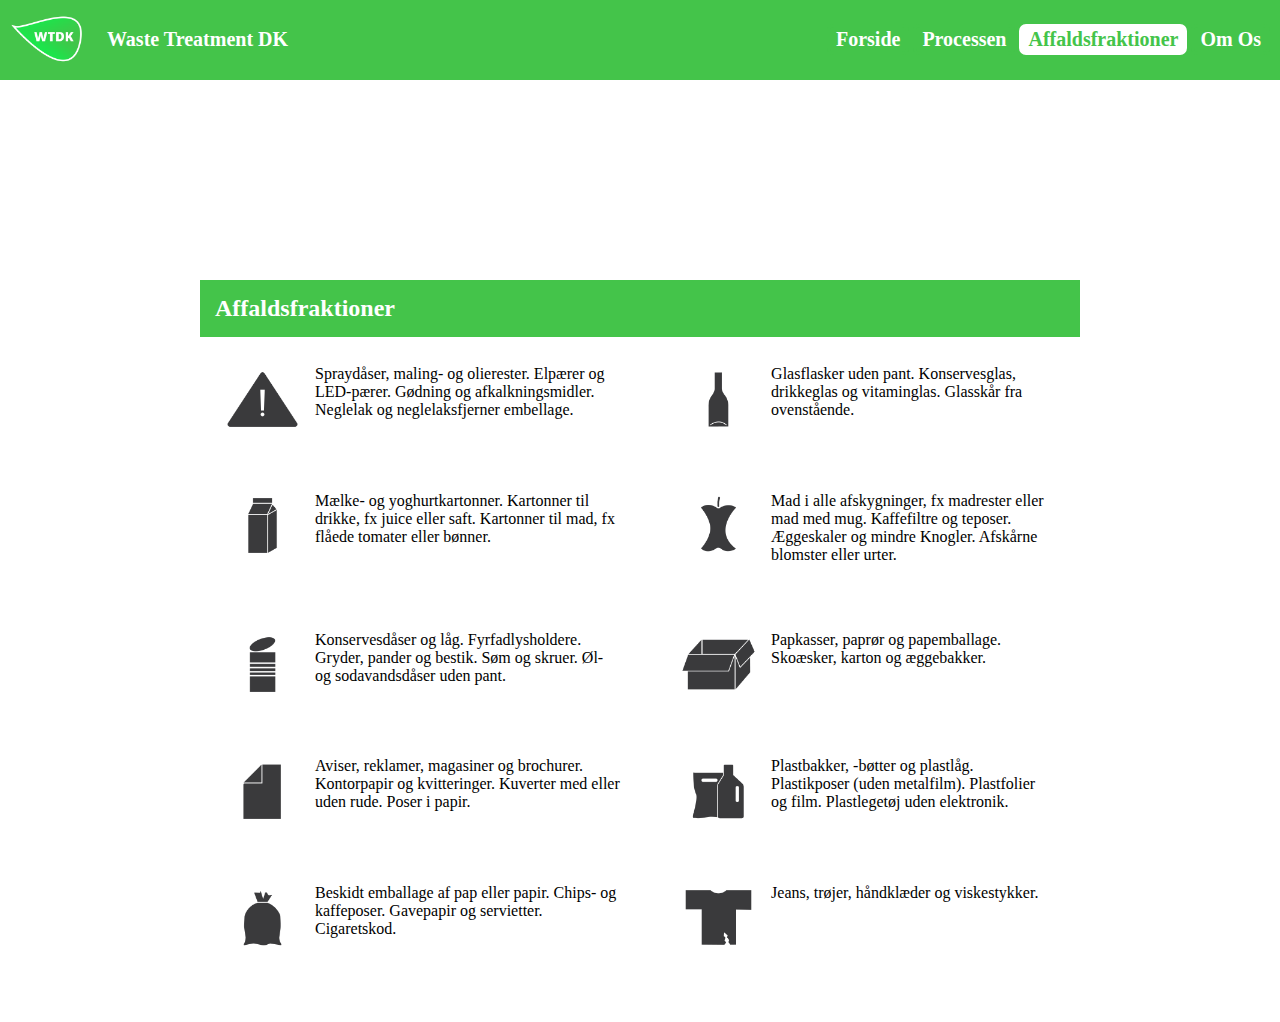
==== affaldsfraktioner.html @ 142b6d0c "Beskrivelse af de 10 fraktioner" ====
<!doctype html>
<html>
<head>
<meta charset="UTF-8">
<title>Affaldsfraktioner</title>
<link rel="stylesheet" href="stylesheet.css">
<link rel="icon" type="image/icon" href="Logo.png">
</head>
	
<body>
	<header>
		<a href="index.html">
			<img src="Logo.png" width="75" alt="logo">
			<h1>
				Waste Treatment DK
			</h1>
		</a>
		<nav>
			<a href="index.html"><button>
				Forside
			</button></a>
		  	<a href="process.html"><button>
				Processen
			</button></a>
			<button id="aktivB">
				Affaldsfraktioner
			</button>
		  	<a href="omOs.html"><button>
				Om Os
			</button></a>
		</nav>
	</header>
	<main class="affaldsfraktioner">
		<div class="affrakInfo">
			<h2>
				Affaldsfraktioner
			</h2>
			<div class="affrakInfoBox">
				<div>
					<img src="FarligtAffald.png" alt="farligtAffald">
				</div>
				<div>
					<p>Spraydåser, maling- og olierester. Elpærer og LED-pærer. Gødning og afkalkningsmidler. Neglelak og neglelaksfjerner embellage. </p>
				</div>
				<div>
					<img src="Glas.png" alt="glas">
				</div>
				<div>
					<p>Glasflasker uden pant. Konservesglas, drikkeglas og vitaminglas. Glasskår fra ovenstående.</p>
				</div>
				<div>
					<img src="Kartonner.png" alt="kartonner">
				</div>
				<div>
					<p>Mælke- og yoghurtkartonner. Kartonner til drikke, fx juice eller saft. Kartonner til mad, fx flåede tomater eller bønner.</p>
				</div>
				<div>
					<img src="Madaffald.png" alt="madAffald">
				</div>
				<div>
					<p>Mad i alle afskygninger, fx madrester eller mad med mug. Kaffefiltre og teposer. Æggeskaler og mindre Knogler. Afskårne blomster eller urter.</p>
				</div>
				<div>
					<img src="Metal.png" alt="metal">
				</div>
				<div>
					<p>Konservesdåser og låg. Fyrfadlysholdere. Gryder, pander og bestik. Søm og skruer. Øl- og sodavandsdåser uden pant.</p>
				</div>
				<div>
					<img src="Pap.png" alt="pap">
				</div>
				<div>
					<p>Papkasser, paprør og papemballage. Skoæsker, karton og æggebakker.</p>
				</div>
				<div>
					<img src="Papir.png" alt="papir">
				</div>
				<div>
					<p>Aviser, reklamer, magasiner og brochurer. Kontorpapir og kvitteringer. Kuverter med eller uden rude. Poser i papir.</p>
				</div>
				<div>
					<img src="Plast.png" alt="plast">
				</div>
				<div>
					<p>Plastbakker, -bøtter og plastlåg. Plastikposer (uden metalfilm). Plastfolier og film. Plastlegetøj uden elektronik.</p>
				</div>
				<div>
					<img src="Restaffald.png" alt="rastaffald">
				</div>
				<div>
					<p>Beskidt emballage af pap eller papir. Chips- og kaffeposer. Gavepapir og servietter. Cigaretskod.</p>
				</div>
				<div>
					<img src="Tekstiler.png" alt="tekstiler">
				</div>
				<div>
					<p>Jeans, trøjer, håndklæder og viskestykker.</p>
				</div>
			</div>
		</div>
	</main>
</body>
</html>
---- stylesheet.css ----
@charset "UTF-8";

/* CSS Document */

body{
	font-family: "Trebuchet MS", Verdana, "sans-serif";
	margin: 0px;
	background-image: url("Skrald.jpeg");
	background-size: cover;
	background-attachment: fixed;
}

header {
	display: flex;
	text-align: center;
	background: #44c44a;
	justify-content: space-between;
	align-items: center;
	padding: 0px 10px;
}

header img{
	float: left;
}

header h1{
	color: white;
	font-weight: 600;
	font-size: 20px;
	cursor: pointer;
	width: 300px;
	padding: 15px 0px;
}

header a{
	text-decoration: none;
}

nav button{
	background: #44c44a;
	color: white;
	font-size: 20px;
	border: solid 3px #44c44a;
	border-radius: 7px;
	font-family: "Open Sans";
	font-weight: 600;
}

nav button:hover{
	cursor: pointer;
	border: solid 3px white;
	
}

#aktivB{
	background: white;
	color: #44c44a;
	border: solid 3px white;
}

.forside{
	text-align: center;
}

.forside h1{
	color: white;
	margin-top: 100px;
}

.forside h2{
	color: white;
}

.forside img{
	background-color: #44c44a;
	padding: 0px 87.5px;
	margin: 0px;
}

.forside p{
	background-color: white;
	padding: 25px;
	margin: -6px 0px;
	max-height: 300px;
}

.lilleInfo{
	margin-top: 75px;
	list-style-type: none;
}

.lilleInfo li {
  	display: inline-block;
  	font-size: 18px;
 	padding: 20px;
	width: 250px;
}

.lilleInfo button{
	margin-top: 25px;
	padding: 5px;
	border: none;
	background-color: #44c44a;
	color: white;
	font-size: 15px;
	cursor: pointer;
}

.process {
	text-align: center;
	margin-top: 200px;
}

.process h2{
	background: #44c44a;
	text-align: left;
	padding: 15px 15px;
	margin: 0px 200px;
	color: white;
}

.processInfo {
	margin: 0px 200px 50px;
	background: white;
}

.processInfo img {
	width: 200px;
}

.processInfo p{
	text-align: left;
}

.processInfoBox1 {
	display: grid;
	justify-content: space-between;
	grid-template-columns: auto auto;
	gap: 10px;
}

.processInfoBox1 div{
	padding-top: 50px;
	padding-right: 50px;
}

.processInfoBox1 img{
	padding-left: 50px;
}

.processInfoBox2 {
	display: grid;
	justify-content: space-between;
	grid-template-columns: auto auto;
	gap: 10px;
}

.processInfoBox2 div{
	padding-top: 50px;
	padding-left: 50px;
}

.processInfoBox2 img{
	padding-right: 50px;
}

.processInfoBox3 {
	display: grid;
	justify-content: space-between;
	grid-template-columns: auto auto;
	gap: 10px;
}

.processInfoBox3 div{
	padding-top: 50px;
	padding-right: 50px;
	padding-bottom: 50px;
}

.processInfoBox3 img{
	padding-left: 50px;
}

.affaldsfraktioner {
	text-align: center;
	margin-top: 200px;
}

.affaldsfraktioner h2{
	background: #44c44a;
	text-align: left;
	padding: 15px 15px;
	margin: 0px;
	color: white;
}

.affrakInfo {
	margin: 0px 200px 50px;
	background: white;
}

.affrakInfo img {
	width: 75px;
	padding: 25px 0px 12.5px 25px;
}

.affrakInfo p{
	text-align: left;
	padding: 12.5px 25px 12.5px 5px;
}

.affrakInfoBox {
	display: grid;
	justify-content: space-between;
	grid-template-columns: auto auto auto auto;
	gap: 10px;
}

.omOs {
	text-align: center;
	margin-top: 200px;
}

.omOs h2{
	background: #44c44a;
	text-align: left;
	padding: 15px 15px;
	margin: 0px 200px;
	color: white;
}

.omOsInfo {
	margin: 0px 200px 50px;
	padding-bottom: 25px;
	background: white;
}

.omOsInfo p{
	text-align: left;
	padding: 12.5px 25px;
}

.omOsInfoBox1 {
	display: grid;
	justify-content: space-between;
	grid-template-columns: auto auto;
	gap: 10px;
}

.omOsInfoBox1 div{
	padding: 50px;
}
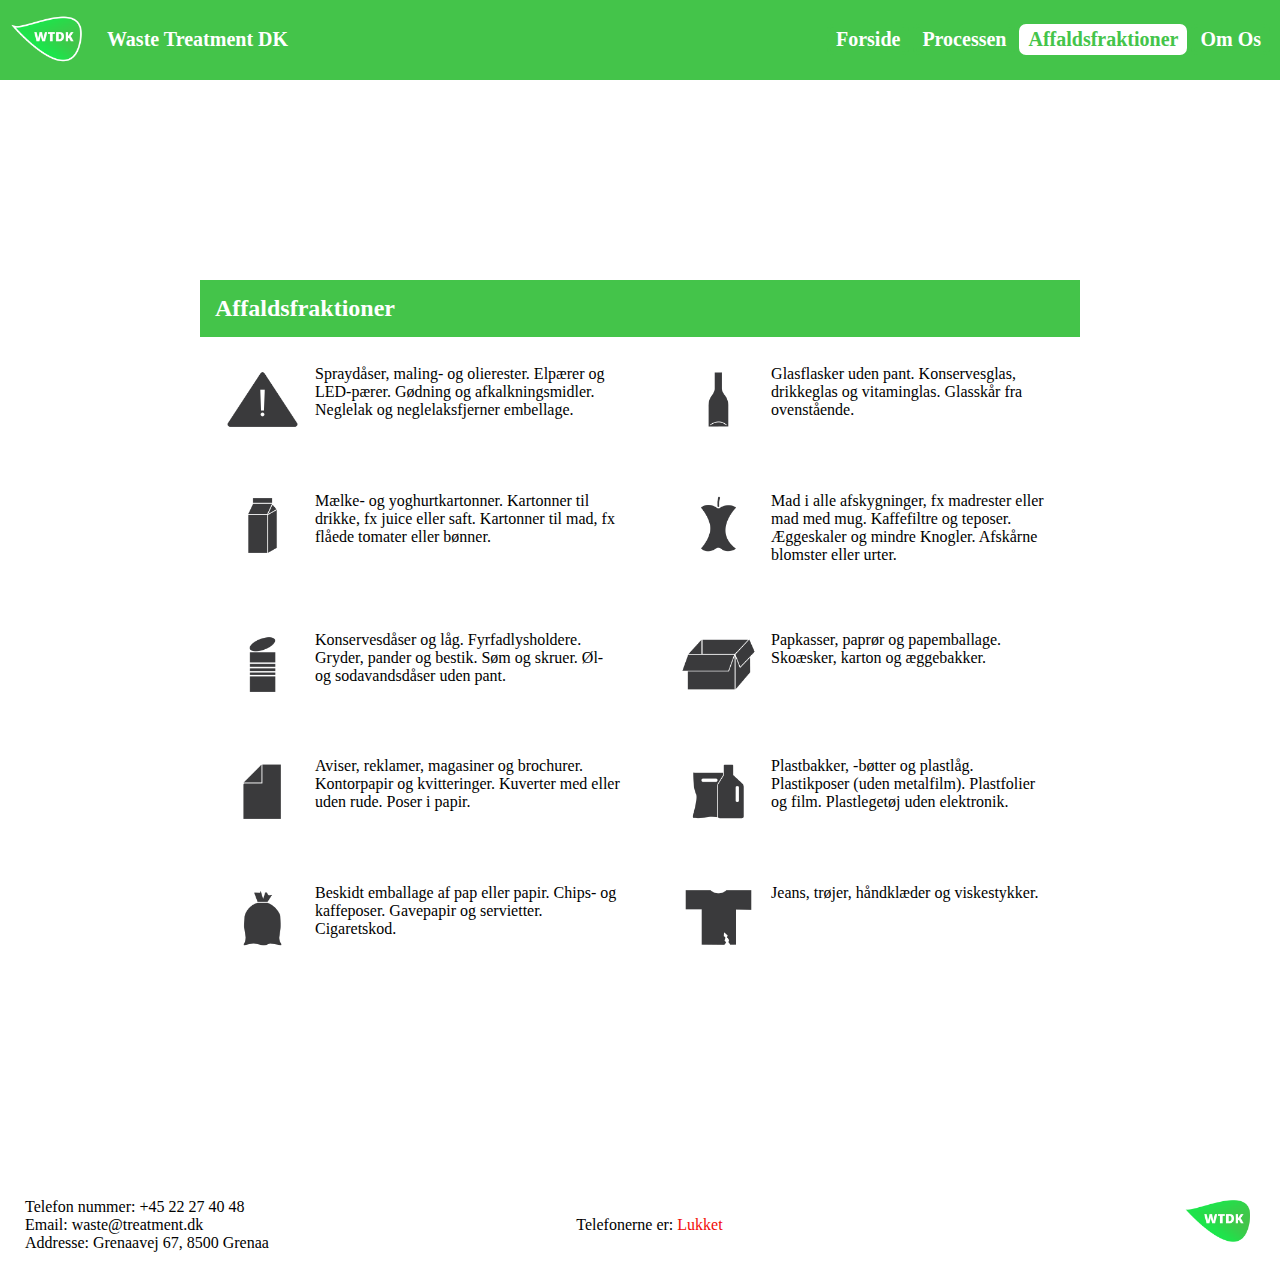
==== commit 1418fd26: "Footer" ====
--- a/affaldsfraktioner.html
+++ b/affaldsfraktioner.html
@@ -5,9 +5,10 @@
 <title>Affaldsfraktioner</title>
 <link rel="stylesheet" href="stylesheet.css">
 <link rel="icon" type="image/icon" href="Logo.png">
+<script src="script.js"></script>
 </head>
 	
-<body>
+<body onLoad="hello()">
 	<header>
 		<a href="index.html">
 			<img src="Logo.png" width="75" alt="logo">
@@ -99,5 +100,15 @@
 			</div>
 		</div>
 	</main>
+	<footer>
+		<div>
+			<p>Telefon nummer: +45 22 27 40 48 <br> Email: waste@treatment.dk <br> Addresse: Grenaavej 67, 8500 Grenaa</p>
+			<p><br>Telefonerne er:
+				<span id="tid"></span>
+			</p>
+			<img src="Logo.png" width="75" alt="logo">
+		</div>
+	</footer>
 </body>
+<script src="script.js"></script>
 </html>
--- a/stylesheet.css
+++ b/stylesheet.css
@@ -58,8 +58,31 @@
 	border: solid 3px white;
 }
 
+footer{
+	background: white;
+	margin: 0px;
+	height: 105px;
+}
+
+footer p{
+	color: black;
+}
+
+
+footer div{
+	display: grid;
+	grid-template-columns: auto auto auto;
+	justify-content: space-between;
+	padding: 10px 25px 5px;
+}
+
+footer img{
+	padding-left: 150px;
+}
+
 .forside{
 	text-align: center;
+	margin-bottom: 200px;
 }
 
 .forside h1{
@@ -109,6 +132,7 @@
 .process {
 	text-align: center;
 	margin-top: 200px;
+	margin-bottom: 200px;
 }
 
 .process h2{
@@ -184,6 +208,7 @@
 .affaldsfraktioner {
 	text-align: center;
 	margin-top: 200px;
+	margin-bottom: 200px;
 }
 
 .affaldsfraktioner h2{
@@ -219,6 +244,7 @@
 .omOs {
 	text-align: center;
 	margin-top: 200px;
+	margin-bottom: 200px;
 }
 
 .omOs h2{
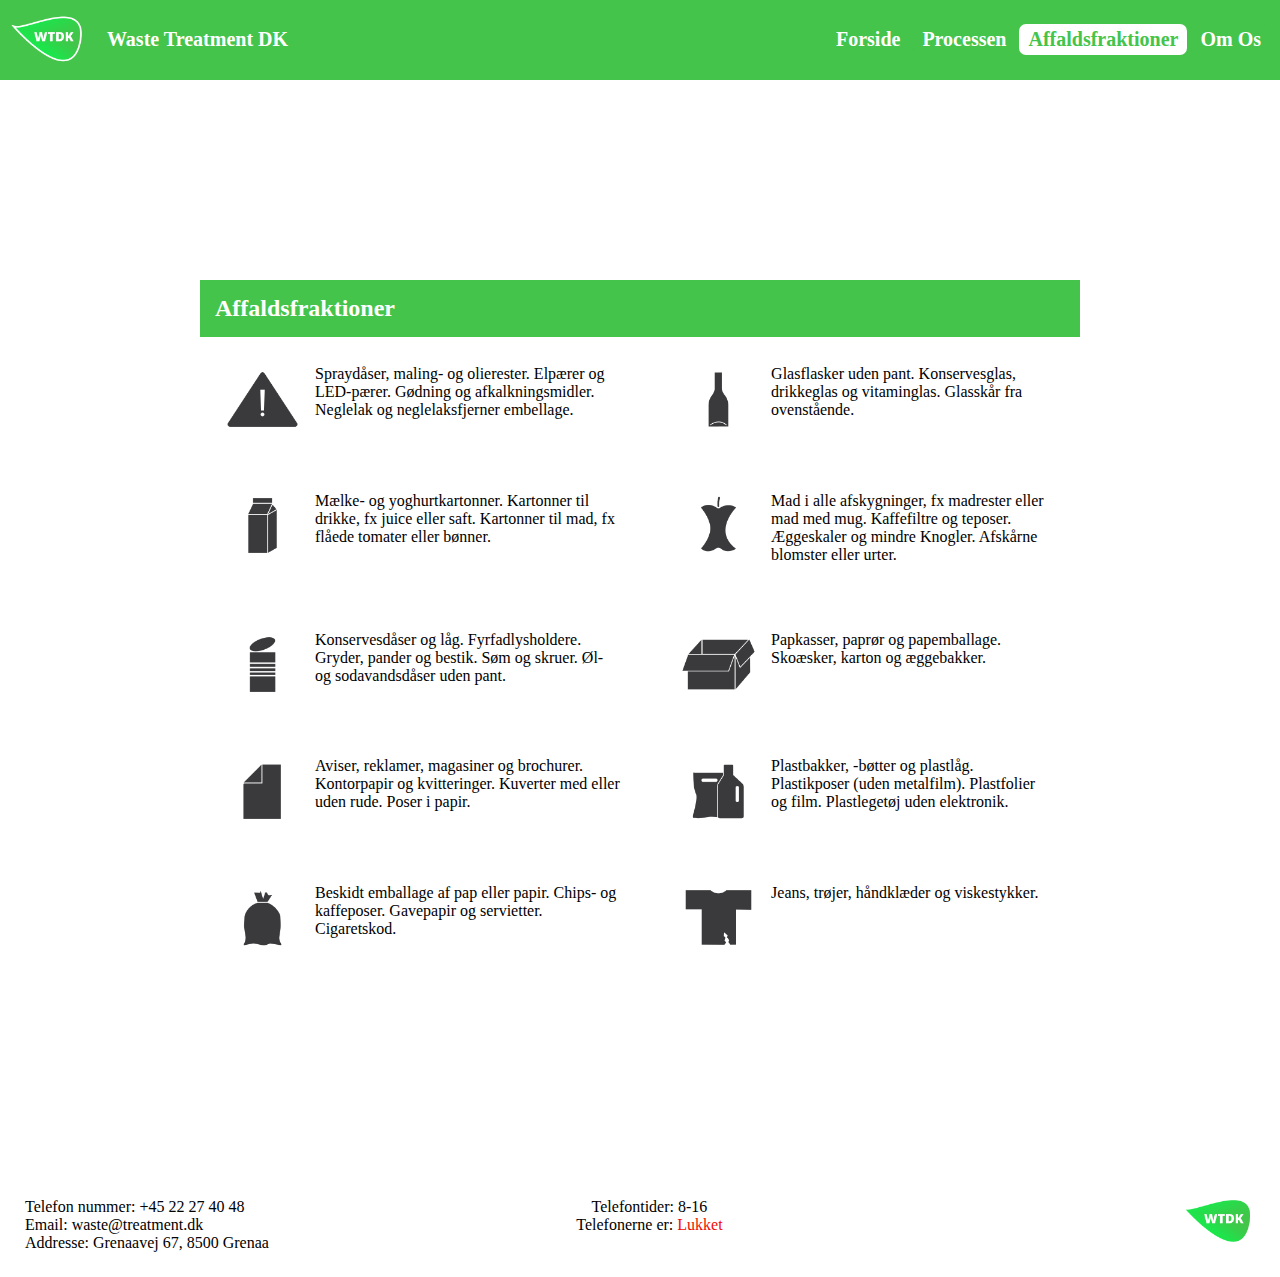
==== commit 46f208e1: "Footer og andre små ændringer" ====
--- a/affaldsfraktioner.html
+++ b/affaldsfraktioner.html
@@ -103,7 +103,7 @@
 	<footer>
 		<div>
 			<p>Telefon nummer: +45 22 27 40 48 <br> Email: waste@treatment.dk <br> Addresse: Grenaavej 67, 8500 Grenaa</p>
-			<p><br>Telefonerne er:
+			<p id="telf">Telefontider: 8-16<br>Telefonerne er:
 				<span id="tid"></span>
 			</p>
 			<img src="Logo.png" width="75" alt="logo">
--- a/stylesheet.css
+++ b/stylesheet.css
@@ -64,11 +64,6 @@
 	height: 105px;
 }
 
-footer p{
-	color: black;
-}
-
-
 footer div{
 	display: grid;
 	grid-template-columns: auto auto auto;
@@ -78,6 +73,10 @@
 
 footer img{
 	padding-left: 150px;
+}
+
+#telf{
+	text-align: center;
 }
 
 .forside{
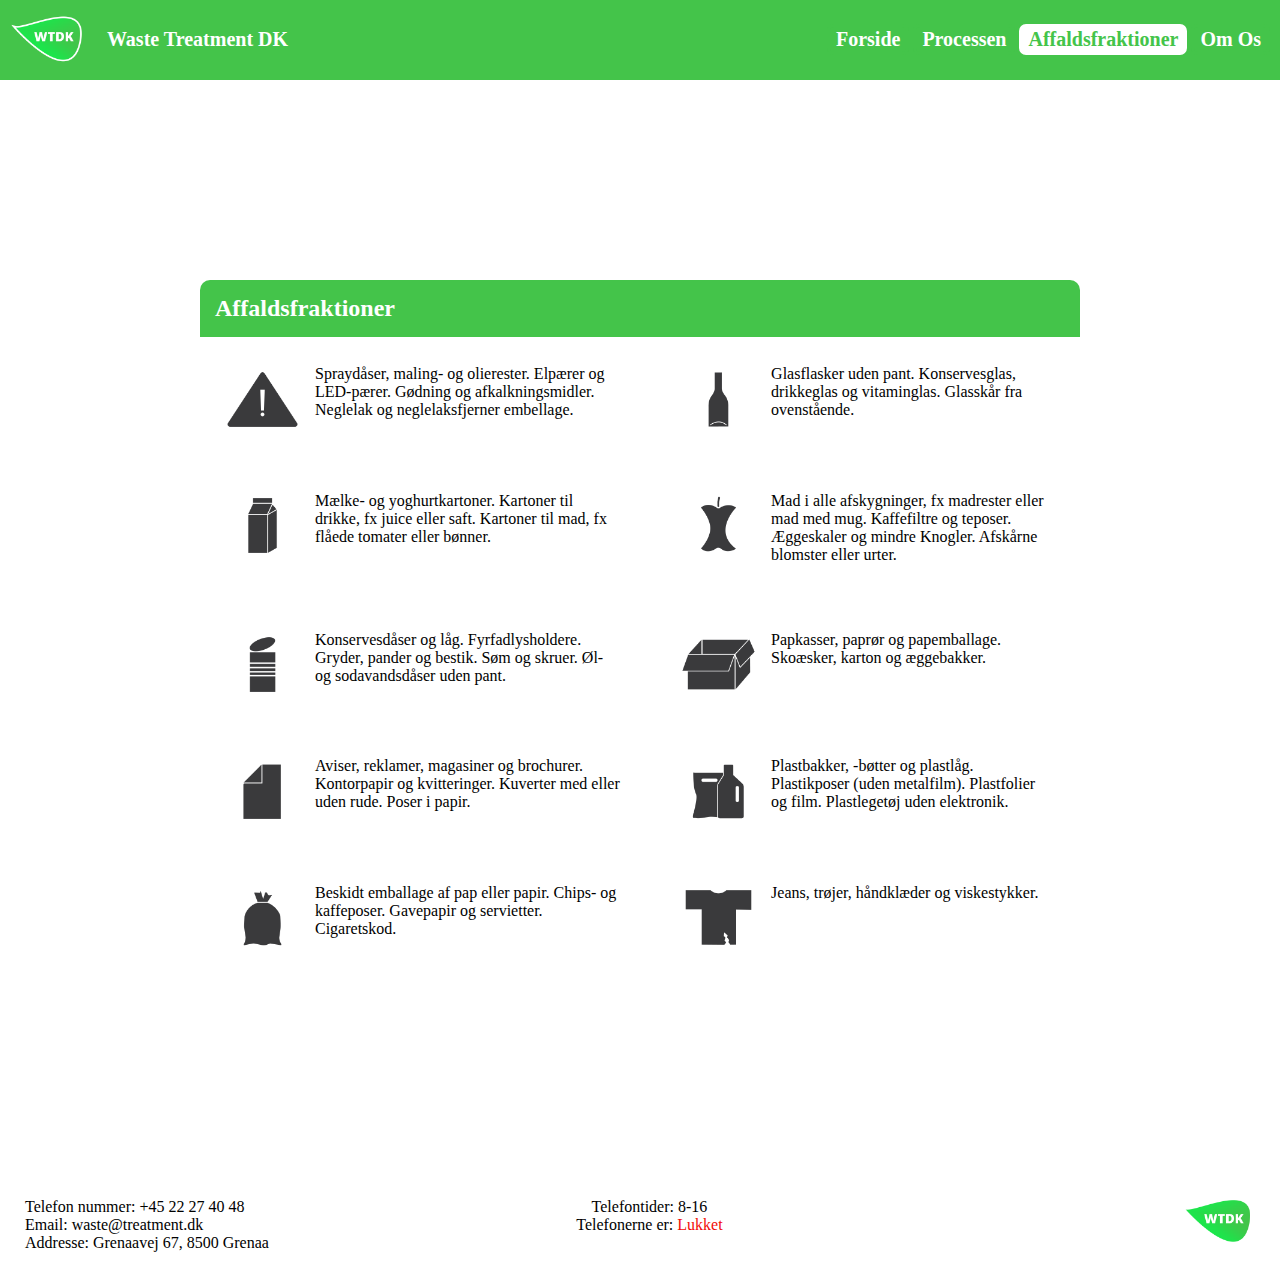
==== commit 0b5404cd: "NEJ N TOBIAS" ====
--- a/affaldsfraktioner.html
+++ b/affaldsfraktioner.html
@@ -53,7 +53,7 @@
 					<img src="Kartonner.png" alt="kartonner">
 				</div>
 				<div>
-					<p>Mælke- og yoghurtkartonner. Kartonner til drikke, fx juice eller saft. Kartonner til mad, fx flåede tomater eller bønner.</p>
+					<p>Mælke- og yoghurtkartoner. Kartoner til drikke, fx juice eller saft. Kartoner til mad, fx flåede tomater eller bønner.</p>
 				</div>
 				<div>
 					<img src="Madaffald.png" alt="madAffald">
--- a/stylesheet.css
+++ b/stylesheet.css
@@ -118,6 +118,13 @@
 	width: 250px;
 }
 
+.lilleInfo li p{
+	border-radius: 0px 0px 10px 10px;
+}
+.lilleInfo li img{
+	border-radius:10px 10px 0px 0px;
+}
+
 .lilleInfo button{
 	margin-top: 25px;
 	padding: 5px;
@@ -126,6 +133,7 @@
 	color: white;
 	font-size: 15px;
 	cursor: pointer;
+	border-radius: 5px;
 }
 
 .process {
@@ -134,17 +142,23 @@
 	margin-bottom: 200px;
 }
 
+#mobil{
+	display: none;
+}
+
 .process h2{
 	background: #44c44a;
 	text-align: left;
 	padding: 15px 15px;
 	margin: 0px 200px;
 	color: white;
+	border-radius: 10px 10px 0px 0px;
 }
 
 .processInfo {
 	margin: 0px 200px 50px;
 	background: white;
+	border-radius: 0px 0px 10px 10px;
 }
 
 .processInfo img {
@@ -216,11 +230,13 @@
 	padding: 15px 15px;
 	margin: 0px;
 	color: white;
+	border-radius: 10px 10px 0px 0px;
 }
 
 .affrakInfo {
 	margin: 0px 200px 50px;
 	background: white;
+	border-radius: 10px 10px 10px 10px;
 }
 
 .affrakInfo img {
@@ -252,12 +268,14 @@
 	padding: 15px 15px;
 	margin: 0px 200px;
 	color: white;
+	border-radius: 10px 10px 0px 0px;
 }
 
 .omOsInfo {
 	margin: 0px 200px 50px;
 	padding-bottom: 25px;
 	background: white;
+	border-radius: 0px 0px 10px 10px;
 }
 
 .omOsInfo p{
@@ -275,3 +293,178 @@
 .omOsInfoBox1 div{
 	padding: 50px;
 }
+
+
+@media screen and (max-width: 420px) {
+	header {
+		display: inline-block;
+		justify-content: none;
+	}
+	
+	header img{
+		float: none;
+	}
+
+	header h1{
+		display: none;
+	}
+	
+	nav button{
+		font-size: 16.27px;
+		margin-bottom: 10px;
+	}
+	
+	footer{
+		height: 90px;
+	}
+	
+	footer p{
+		font-size: 12.5px;
+	}
+	
+	footer img{
+		display: none;
+	}
+	
+	footer div{
+		grid-template-columns: auto auto;
+	}
+	
+	.process {
+		margin-top: 100px;
+		margin-bottom: 100px;
+	}
+	
+	#mobil{
+		display: initial;
+	}
+	
+	#pc{
+		display: none;
+	}
+
+	.process h2{
+		font-size: 20px;
+		margin: 0px 25px;
+	}
+
+	.processInfo {
+		margin: 0px 25px 50px;
+		padding-bottom: 25px;
+	}
+
+	.processInfo img {
+		width: 200px;
+	}
+
+	.processInfo p{
+		text-align: left;
+		padding: 0px 25px
+	}
+
+	.processInfoBox1 {
+		grid-template-columns: auto;
+		gap: 0px;
+	}
+
+	.processInfoBox1 div{
+		padding-top: 25px;
+		padding-right: 0px;
+	}
+
+	.processInfoBox1 img{
+		padding-left: 0px;
+	}
+
+	.processInfoBox2 {
+		grid-template-columns: auto;
+		gap: 0px;
+	}
+
+	.processInfoBox2 div{
+		padding-top: 20px;
+		padding-left: 0px;
+	}
+
+	.processInfoBox2 img{
+		padding-right: 0px;
+	}
+
+	.processInfoBox3 {
+		grid-template-columns: auto;
+		gap: 0px;
+	}
+
+	.processInfoBox3 div{
+		padding-top: 20px;
+		padding-right: 0px;
+		padding-bottom: 0px;
+	}
+
+	.processInfoBox3 img{
+		padding-left: 0px;
+	}
+	
+	.affaldsfraktioner {
+		margin-top: 100px;
+		margin-bottom: 100px;
+	}
+
+	.affaldsfraktioner h2{
+		background: #44c44a;
+		text-align: left;
+		padding: 15px 15px;
+		margin: 0px;
+		color: white;
+	}
+
+	.affrakInfo {
+		margin: 0px 25px 50px;
+	}
+
+
+	.affrakInfo p{
+		text-align: left;
+		padding: 12.5px 25px 12.5px 5px;
+	}
+
+	.affrakInfoBox {
+		grid-template-columns: auto auto;
+	}
+	
+	.omOs {
+		text-align: center;
+		margin-top: 100px;
+		margin-bottom: 100px;
+	}
+
+	.omOs h2{
+		background: #44c44a;
+		text-align: left;
+		padding: 15px 15px;
+		margin: 0px 25px;
+		color: white;
+	}
+
+	.omOsInfo {
+		margin: 0px 25px 50px;
+		padding-bottom: 25px;
+		background: white;
+	}
+
+	.omOsInfo p{
+		text-align: left;
+		padding: 12.5px 25px;
+	}
+
+	.omOsInfoBox1 {
+		display: grid;
+		justify-content: space-between;
+		grid-template-columns: auto;
+		gap: 10px;
+	}
+
+	.omOsInfoBox1 div{
+		padding: 50px;
+	}
+}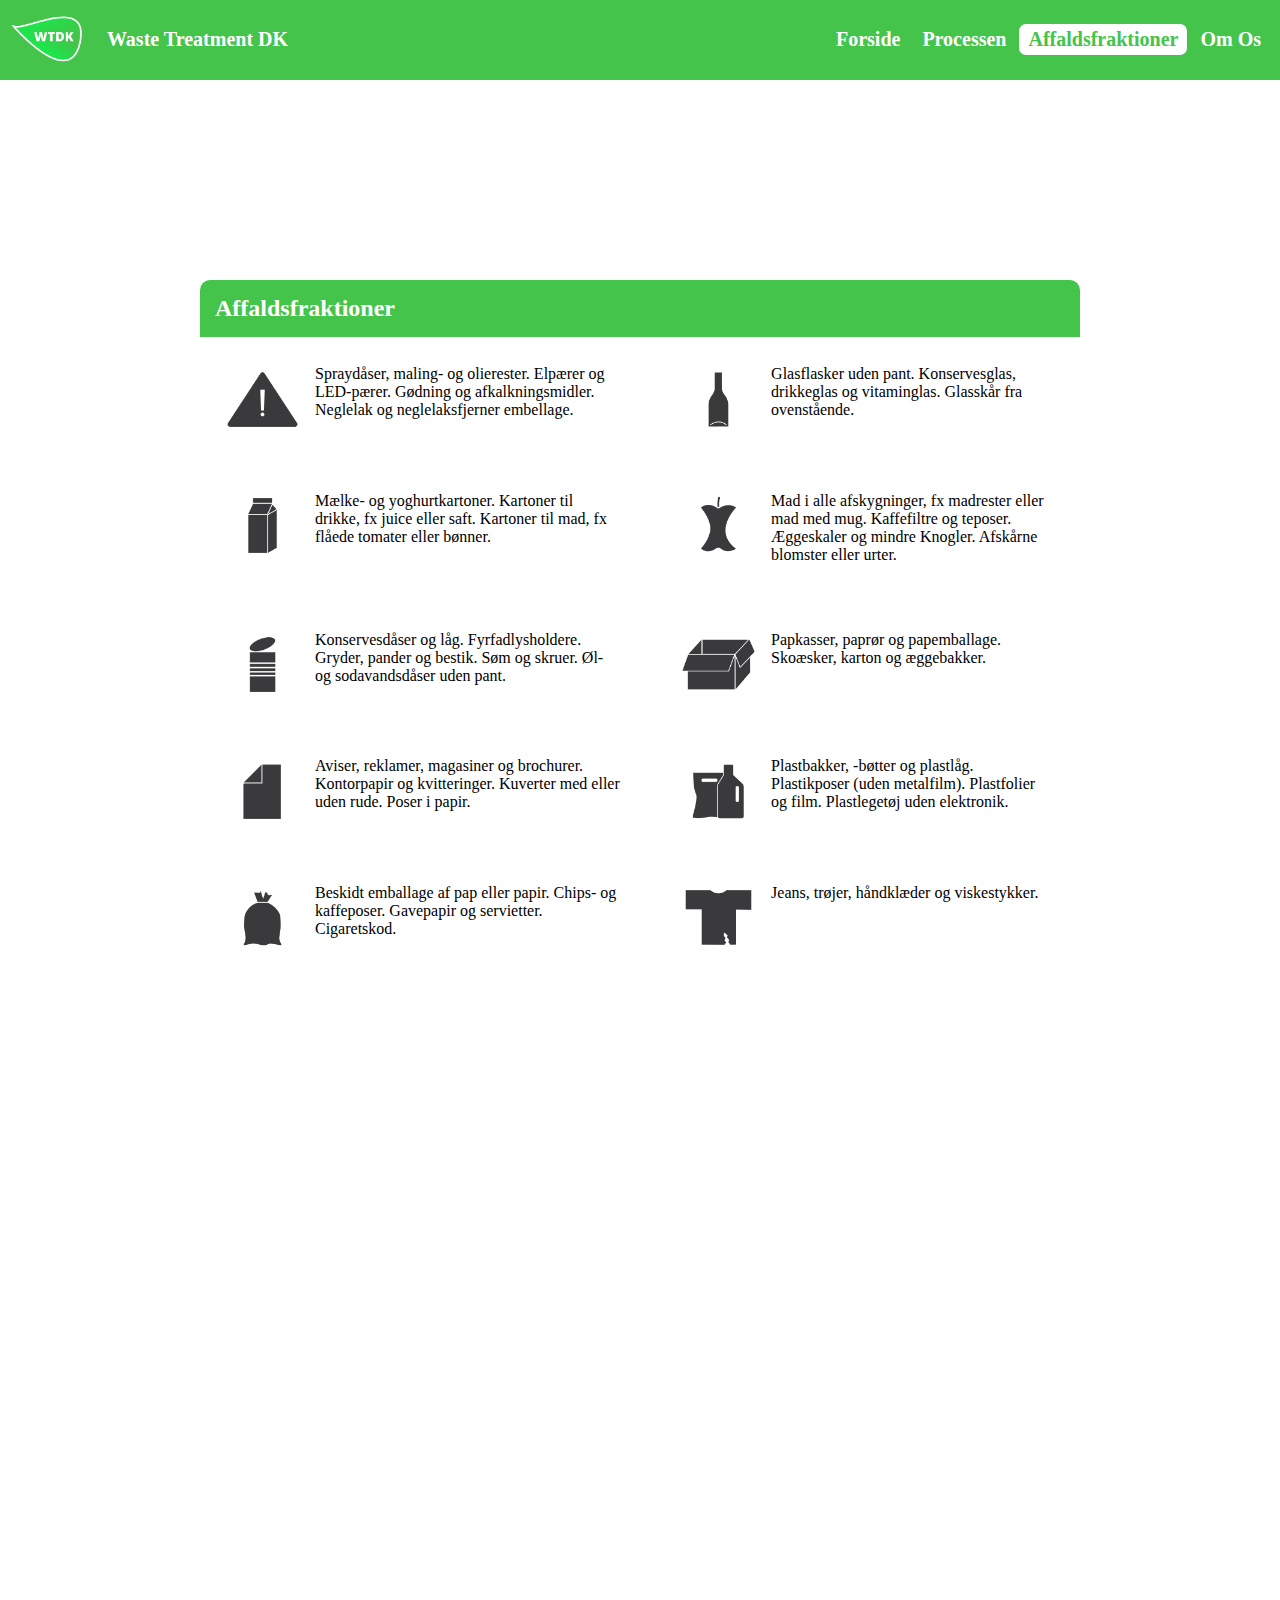
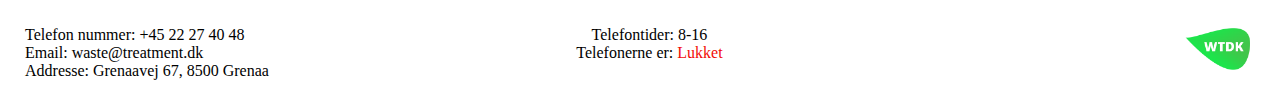
==== commit 854faac5: "Update affaldsfraktioner.html" ====
--- a/affaldsfraktioner.html
+++ b/affaldsfraktioner.html
@@ -97,7 +97,9 @@
 				<div>
 					<p>Jeans, trøjer, håndklæder og viskestykker.</p>
 				</div>
+				
 			</div>
+			<iframe src="https://docs.google.com/forms/d/e/1FAIpQLSd_gw4yEYa9wE74HvvWUCT_q5PEd7C8TSUujmFAqJQq0WzLcQ/viewform?embedded=true" width="640" height="424" frameborder="0" marginheight="0" marginwidth="0">Indlæser…</iframe>
 		</div>
 	</main>
 	<footer>
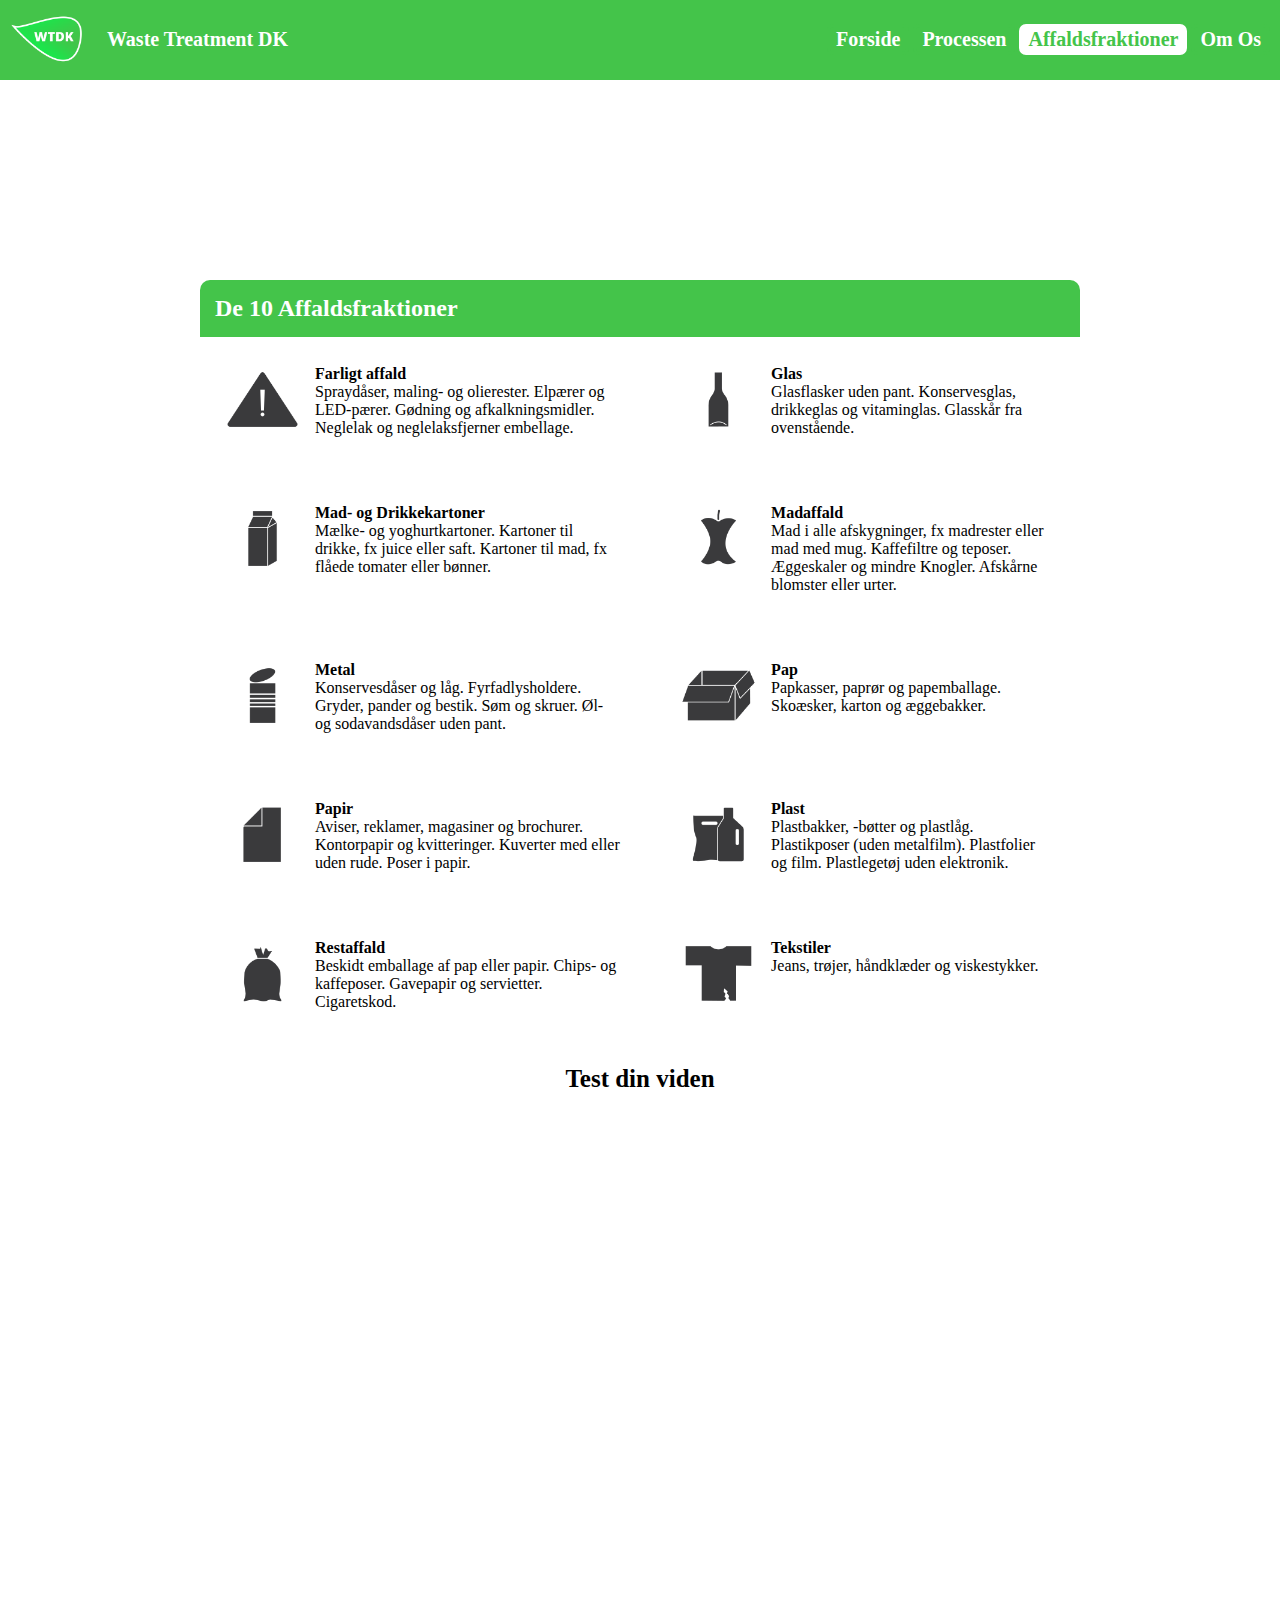
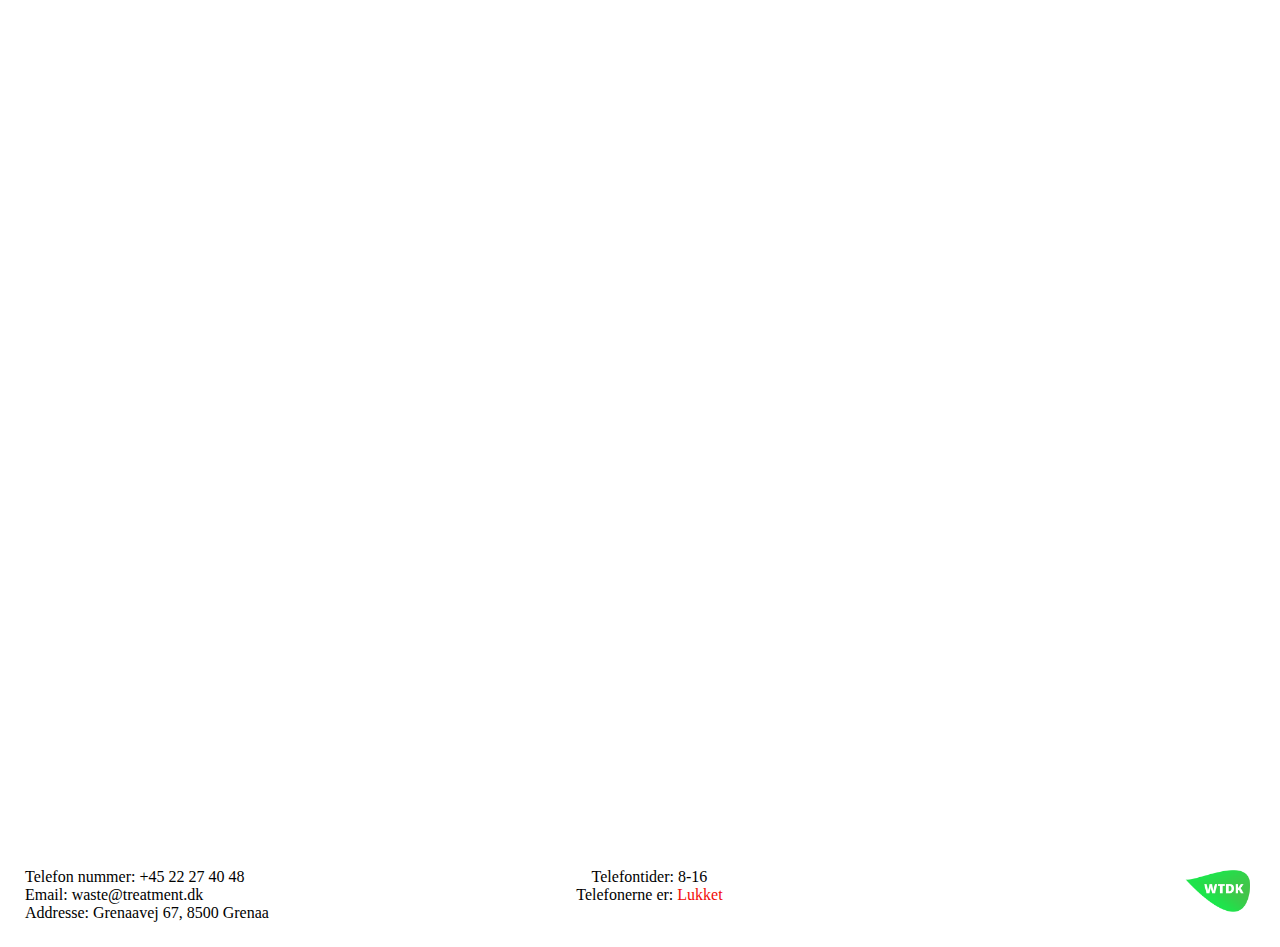
==== commit a5262d4e: "Quiz" ====
--- a/affaldsfraktioner.html
+++ b/affaldsfraktioner.html
@@ -34,72 +34,75 @@
 	<main class="affaldsfraktioner">
 		<div class="affrakInfo">
 			<h2>
-				Affaldsfraktioner
+				De 10 Affaldsfraktioner
 			</h2>
 			<div class="affrakInfoBox">
 				<div>
 					<img src="FarligtAffald.png" alt="farligtAffald">
 				</div>
 				<div>
-					<p>Spraydåser, maling- og olierester. Elpærer og LED-pærer. Gødning og afkalkningsmidler. Neglelak og neglelaksfjerner embellage. </p>
+					<p><b>Farligt affald</b><br>Spraydåser, maling- og olierester. Elpærer og LED-pærer. Gødning og afkalkningsmidler. Neglelak og neglelaksfjerner embellage. </p>
 				</div>
 				<div>
 					<img src="Glas.png" alt="glas">
 				</div>
 				<div>
-					<p>Glasflasker uden pant. Konservesglas, drikkeglas og vitaminglas. Glasskår fra ovenstående.</p>
+					<p><b>Glas</b><br>Glasflasker uden pant. Konservesglas, drikkeglas og vitaminglas. Glasskår fra ovenstående.</p>
 				</div>
 				<div>
 					<img src="Kartonner.png" alt="kartonner">
 				</div>
 				<div>
-					<p>Mælke- og yoghurtkartoner. Kartoner til drikke, fx juice eller saft. Kartoner til mad, fx flåede tomater eller bønner.</p>
+					<p><b>Mad- og Drikkekartoner</b><br>Mælke- og yoghurtkartoner. Kartoner til drikke, fx juice eller saft. Kartoner til mad, fx flåede tomater eller bønner.</p>
 				</div>
 				<div>
 					<img src="Madaffald.png" alt="madAffald">
 				</div>
 				<div>
-					<p>Mad i alle afskygninger, fx madrester eller mad med mug. Kaffefiltre og teposer. Æggeskaler og mindre Knogler. Afskårne blomster eller urter.</p>
+					<p><b>Madaffald</b><br>Mad i alle afskygninger, fx madrester eller mad med mug. Kaffefiltre og teposer. Æggeskaler og mindre Knogler. Afskårne blomster eller urter.</p>
 				</div>
 				<div>
 					<img src="Metal.png" alt="metal">
 				</div>
 				<div>
-					<p>Konservesdåser og låg. Fyrfadlysholdere. Gryder, pander og bestik. Søm og skruer. Øl- og sodavandsdåser uden pant.</p>
+					<p><b>Metal</b><br>Konservesdåser og låg. Fyrfadlysholdere. Gryder, pander og bestik. Søm og skruer. Øl- og sodavandsdåser uden pant.</p>
 				</div>
 				<div>
 					<img src="Pap.png" alt="pap">
 				</div>
 				<div>
-					<p>Papkasser, paprør og papemballage. Skoæsker, karton og æggebakker.</p>
+					<p><b>Pap</b><br>Papkasser, paprør og papemballage. Skoæsker, karton og æggebakker.</p>
 				</div>
 				<div>
 					<img src="Papir.png" alt="papir">
 				</div>
 				<div>
-					<p>Aviser, reklamer, magasiner og brochurer. Kontorpapir og kvitteringer. Kuverter med eller uden rude. Poser i papir.</p>
+					<p><b>Papir</b><br>Aviser, reklamer, magasiner og brochurer. Kontorpapir og kvitteringer. Kuverter med eller uden rude. Poser i papir.</p>
 				</div>
 				<div>
 					<img src="Plast.png" alt="plast">
 				</div>
 				<div>
-					<p>Plastbakker, -bøtter og plastlåg. Plastikposer (uden metalfilm). Plastfolier og film. Plastlegetøj uden elektronik.</p>
+					<p><b>Plast</b><br>Plastbakker, -bøtter og plastlåg. Plastikposer (uden metalfilm). Plastfolier og film. Plastlegetøj uden elektronik.</p>
 				</div>
 				<div>
 					<img src="Restaffald.png" alt="rastaffald">
 				</div>
 				<div>
-					<p>Beskidt emballage af pap eller papir. Chips- og kaffeposer. Gavepapir og servietter. Cigaretskod.</p>
+					<p><b>Restaffald</b><br>Beskidt emballage af pap eller papir. Chips- og kaffeposer. Gavepapir og servietter. Cigaretskod.</p>
 				</div>
 				<div>
 					<img src="Tekstiler.png" alt="tekstiler">
 				</div>
 				<div>
-					<p>Jeans, trøjer, håndklæder og viskestykker.</p>
+					<p><b>Tekstiler</b><br>Jeans, trøjer, håndklæder og viskestykker.</p>
 				</div>
 				
 			</div>
-			<iframe src="https://docs.google.com/forms/d/e/1FAIpQLSd_gw4yEYa9wE74HvvWUCT_q5PEd7C8TSUujmFAqJQq0WzLcQ/viewform?embedded=true" width="640" height="424" frameborder="0" marginheight="0" marginwidth="0">Indlæser…</iframe>
+			<h3>
+				Test din viden
+			</h3>
+			<iframe src="https://docs.google.com/forms/d/e/1FAIpQLSd_gw4yEYa9wE74HvvWUCT_q5PEd7C8TSUujmFAqJQq0WzLcQ/viewform?embedded=true" height="1000" frameborder="0" marginheight="0" marginwidth="0">Indlæser…</iframe>
 		</div>
 	</main>
 	<footer>
--- a/stylesheet.css
+++ b/stylesheet.css
@@ -255,7 +255,13 @@
 	grid-template-columns: auto auto auto auto;
 	gap: 10px;
 }
-
+iframe {
+	padding: 20px 0px 100px;
+	width: 850px;
+}
+.affrakInfo h3{
+	font-size: 25px;
+}
 .omOs {
 	text-align: center;
 	margin-top: 200px;
@@ -432,6 +438,10 @@
 		grid-template-columns: auto auto;
 	}
 	
+	iframe {
+		width:300px;
+	}
+	
 	.omOs {
 		text-align: center;
 		margin-top: 100px;
